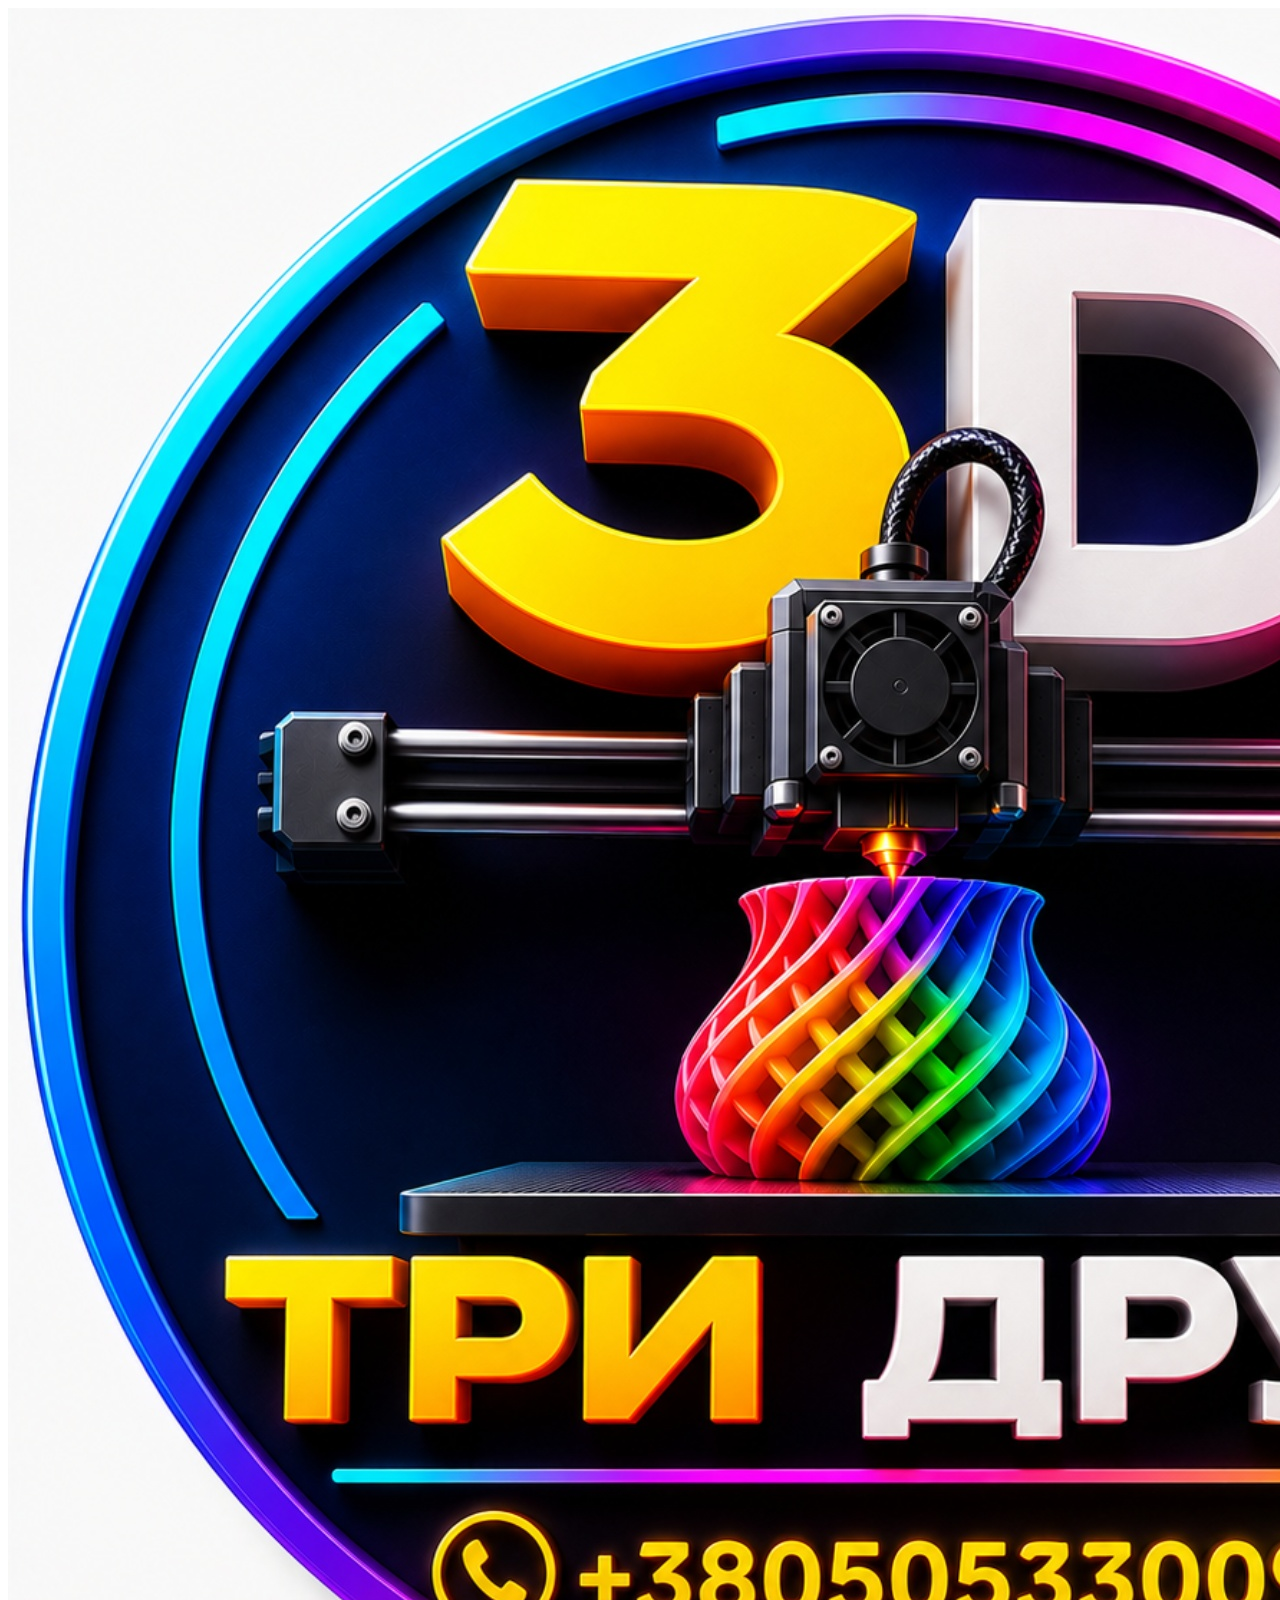
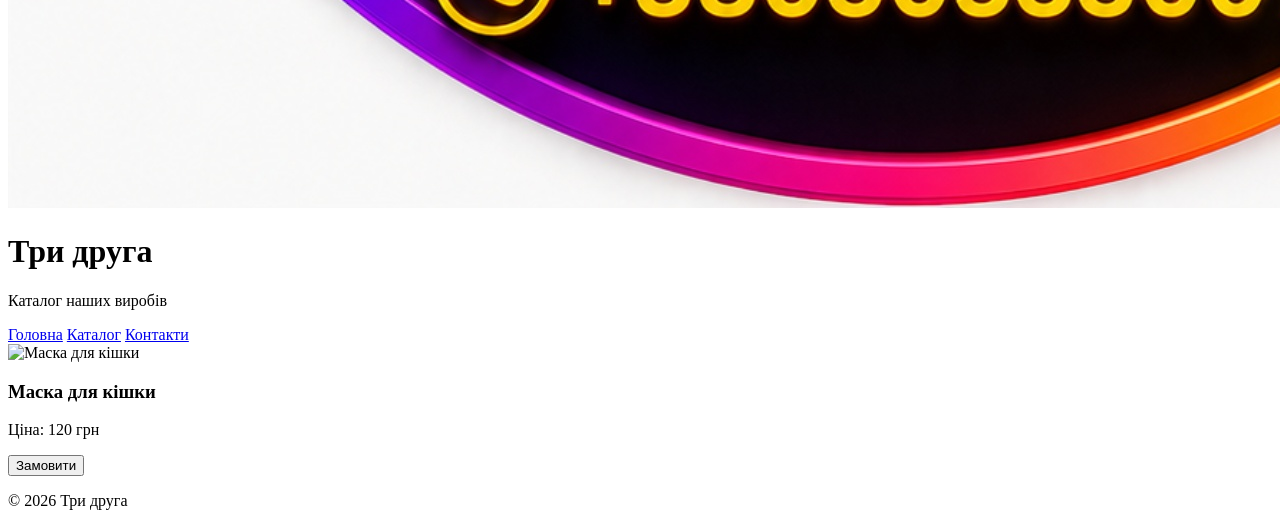
==== catalog.html @ 5b0e9a2e "update code" ====
<!DOCTYPE html>
<html lang="uk">
<head>
  <meta charset="UTF-8">
  <title>Три друга - Каталог</title>
  <link rel="stylesheet" href="style.css">
</head>
<body>

  <header>
    <img src="images/emblema.jpg" alt="Емблема Три друга" class="site-logo">
    <h1>Три друга</h1>
    <p>Каталог наших виробів</p>
  </header>

  <nav>
    <a href="index.html">Головна</a>
    <a href="catalog.html" class="active">Каталог</a>
    <a href="#">Контакти</a>
  </nav>

  <section class="products">
    <div class="card">
      <img src="images/bmw.jpg" alt="Маска для кішки">
      <h3>Маска для кішки</h3>
      <p>Ціна: 120 грн</p>
      <button>Замовити</button>
    </div>
  </section>

  <footer>
    <p>&copy; 2026 Три друга</p>
  </footer>

</body>
</html>
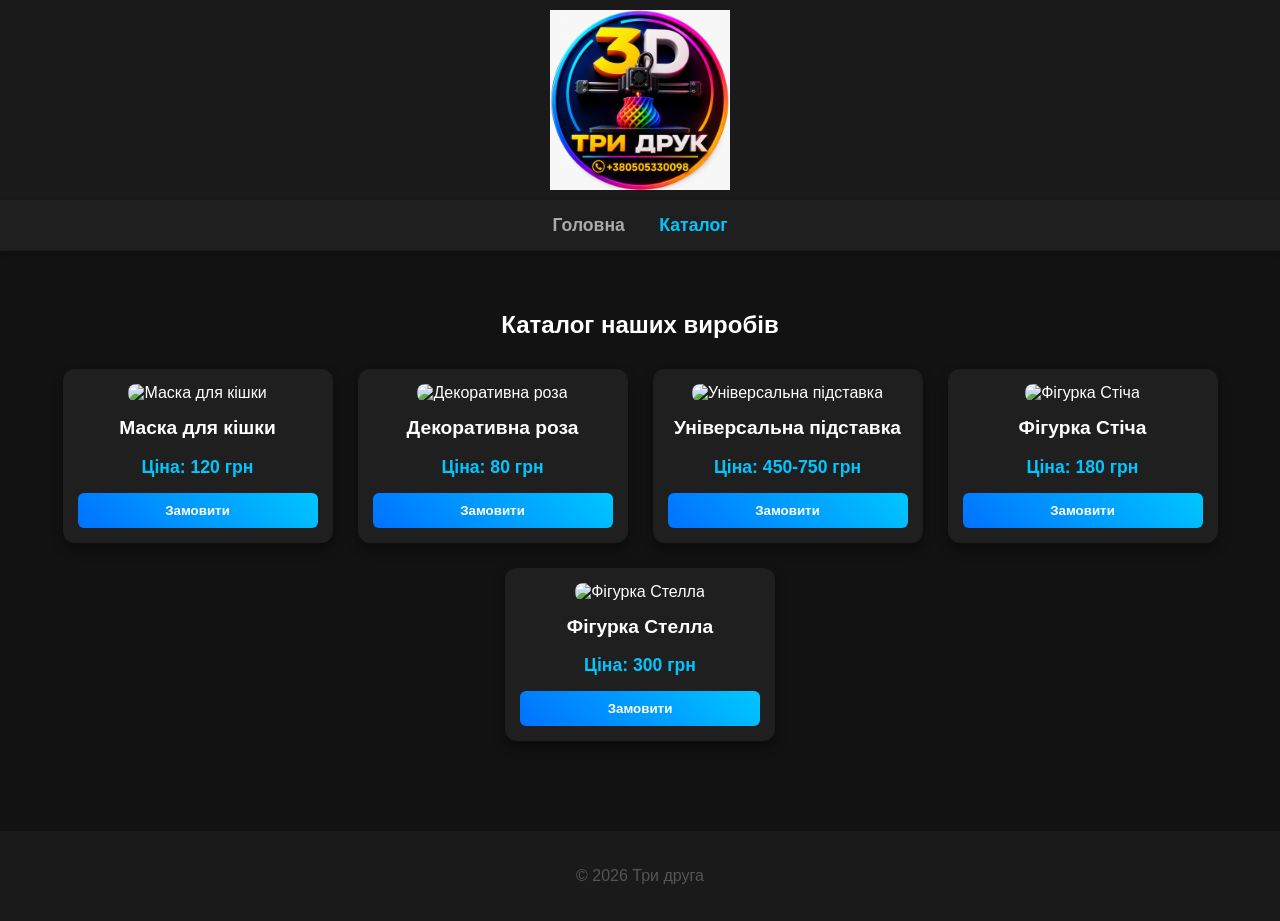
==== commit beb3d0bd: "baner on top" ====
--- a/catalog.html
+++ b/catalog.html
@@ -1,36 +1,66 @@
 <!DOCTYPE html>
 <html lang="uk">
 <head>
-  <meta charset="UTF-8">
-  <title>Три друга - Каталог</title>
-  <link rel="stylesheet" href="style.css">
+    <meta charset="UTF-8">
+    <meta name="viewport" content="width=device-width, initial-scale=1.0">
+    <title>Три друга - Каталог</title>
+    <link rel="stylesheet" href="style.css">
 </head>
 <body>
 
-  <header>
-    <img src="images/emblema.jpg" alt="Емблема Три друга" class="site-logo">
-    <h1>Три друга</h1>
-    <p>Каталог наших виробів</p>
-  </header>
+    <header>
+        <img src="images/emblema.jpg" alt="Логотип Три друга" class="site-banner">
+    </header>
 
-  <nav>
-    <a href="index.html">Головна</a>
-    <a href="catalog.html" class="active">Каталог</a>
-    <a href="#">Контакти</a>
-  </nav>
+    <nav>
+        <a href="index.html">Головна</a>
+        <a href="catalog.html" class="active">Каталог</a>
+    </nav>
 
-  <section class="products">
-    <div class="card">
-      <img src="images/bmw.jpg" alt="Маска для кішки">
-      <h3>Маска для кішки</h3>
-      <p>Ціна: 120 грн</p>
-      <button>Замовити</button>
-    </div>
-  </section>
+    <main>
+        <h2 style="margin-bottom: 30px; text-align: center;">Каталог наших виробів</h2>
+        
+        <section class="products">
+            <div class="card">
+                <img src="images/bmw.jpg" alt="Маска для кішки">
+                <h3>Маска для кішки</h3>
+                <p class="price">Ціна: 120 грн</p>
+                <button>Замовити</button>
+            </div>
 
-  <footer>
-    <p>&copy; 2026 Три друга</p>
-  </footer>
+            <div class="card">
+                <img src="images/roza.jpg" alt="Декоративна роза">
+                <h3>Декоративна роза</h3>
+                <p class="price">Ціна: 80 грн</p>
+                <button>Замовити</button>
+            </div>
+
+            <div class="card">
+                <img src="images/pidstavka.jpg" alt="Універсальна підставка">
+                <h3>Універсальна підставка</h3>
+                <p class="price">Ціна: 450-750 грн</p>
+                <button>Замовити</button>
+            </div>
+
+            <div class="card">
+                <img src="images/stitch.jpg" alt="Фігурка Стіча">
+                <h3>Фігурка Стіча</h3>
+                <p class="price">Ціна: 180 грн</p>
+                <button>Замовити</button>
+            </div>
+
+            <div class="card">
+                <img src="images/stella.jpg" alt="Фігурка Стелла">
+                <h3>Фігурка Стелла</h3>
+                <p class="price">Ціна: 300 грн</p>
+                <button>Замовити</button>
+            </div>
+        </section>
+    </main>
+
+    <footer>
+        <p>&copy; 2026 Три друга</p>
+    </footer>
 
 </body>
 </html>
--- a/style.css
+++ b/style.css
@@ -0,0 +1,115 @@
+body {
+    font-family: 'Segoe UI', Arial, sans-serif;
+    margin: 0;
+    padding: 0;
+    background-color: #121212;
+    color: #ffffff;
+}
+
+/* Шапка сайту - тримає банер */
+header {
+    background-color: #1a1a1a;
+    padding: 10px 0;
+    width: 100%;
+    display: flex;
+    justify-content: center;
+    align-items: center;
+    box-shadow: 0 4px 10px rgba(0,0,0,0.5);
+}
+
+/* Компактний банер по центру */
+.site-banner {
+    height: 180px !important;
+    width: auto !important;
+    max-width: 95% !important;
+    object-fit: contain !important;
+    display: block !important;
+    margin: 0 auto !important;
+}
+
+/* Навігація під банером */
+nav {
+    background-color: #1f1f1f;
+    padding: 15px;
+    text-align: center;
+    box-shadow: 0 2px 5px rgba(0,0,0,0.3);
+}
+
+nav a {
+    color: #aaaaaa;
+    text-decoration: none;
+    margin: 0 15px;
+    font-weight: bold;
+    font-size: 1.1rem;
+    transition: color 0.3s;
+}
+
+nav a:hover, nav a.active {
+    color: #00c6ff;
+}
+
+main {
+    max-width: 1200px;
+    margin: 0 auto;
+    padding: 40px 20px;
+}
+
+/* Сітка з картками */
+.products {
+    display: flex;
+    flex-wrap: wrap;
+    justify-content: center;
+    gap: 25px;
+}
+
+.card {
+    background-color: #1f1f1f;
+    border-radius: 12px;
+    width: 240px;
+    padding: 15px;
+    box-shadow: 0 6px 12px rgba(0,0,0,0.4);
+    text-align: center;
+    transition: transform 0.3s;
+}
+
+.card:hover {
+    transform: translateY(-5px);
+}
+
+.card img {
+    width: 100%;
+    height: 180px;
+    object-fit: cover;
+    border-radius: 8px;
+}
+
+.card h3 {
+    margin: 15px 0 10px 0;
+    font-size: 1.2rem;
+}
+
+.card .price {
+    color: #00c6ff;
+    font-weight: bold;
+    font-size: 1.1rem;
+    margin-bottom: 15px;
+}
+
+.card button {
+    background: linear-gradient(45deg, #0072ff, #00c6ff);
+    color: white;
+    border: none;
+    padding: 10px;
+    border-radius: 6px;
+    font-weight: bold;
+    cursor: pointer;
+    width: 100%;
+}
+
+footer {
+    background-color: #1a1a1a;
+    padding: 20px 0;
+    text-align: center;
+    margin-top: 50px;
+    color: #555555;
+}
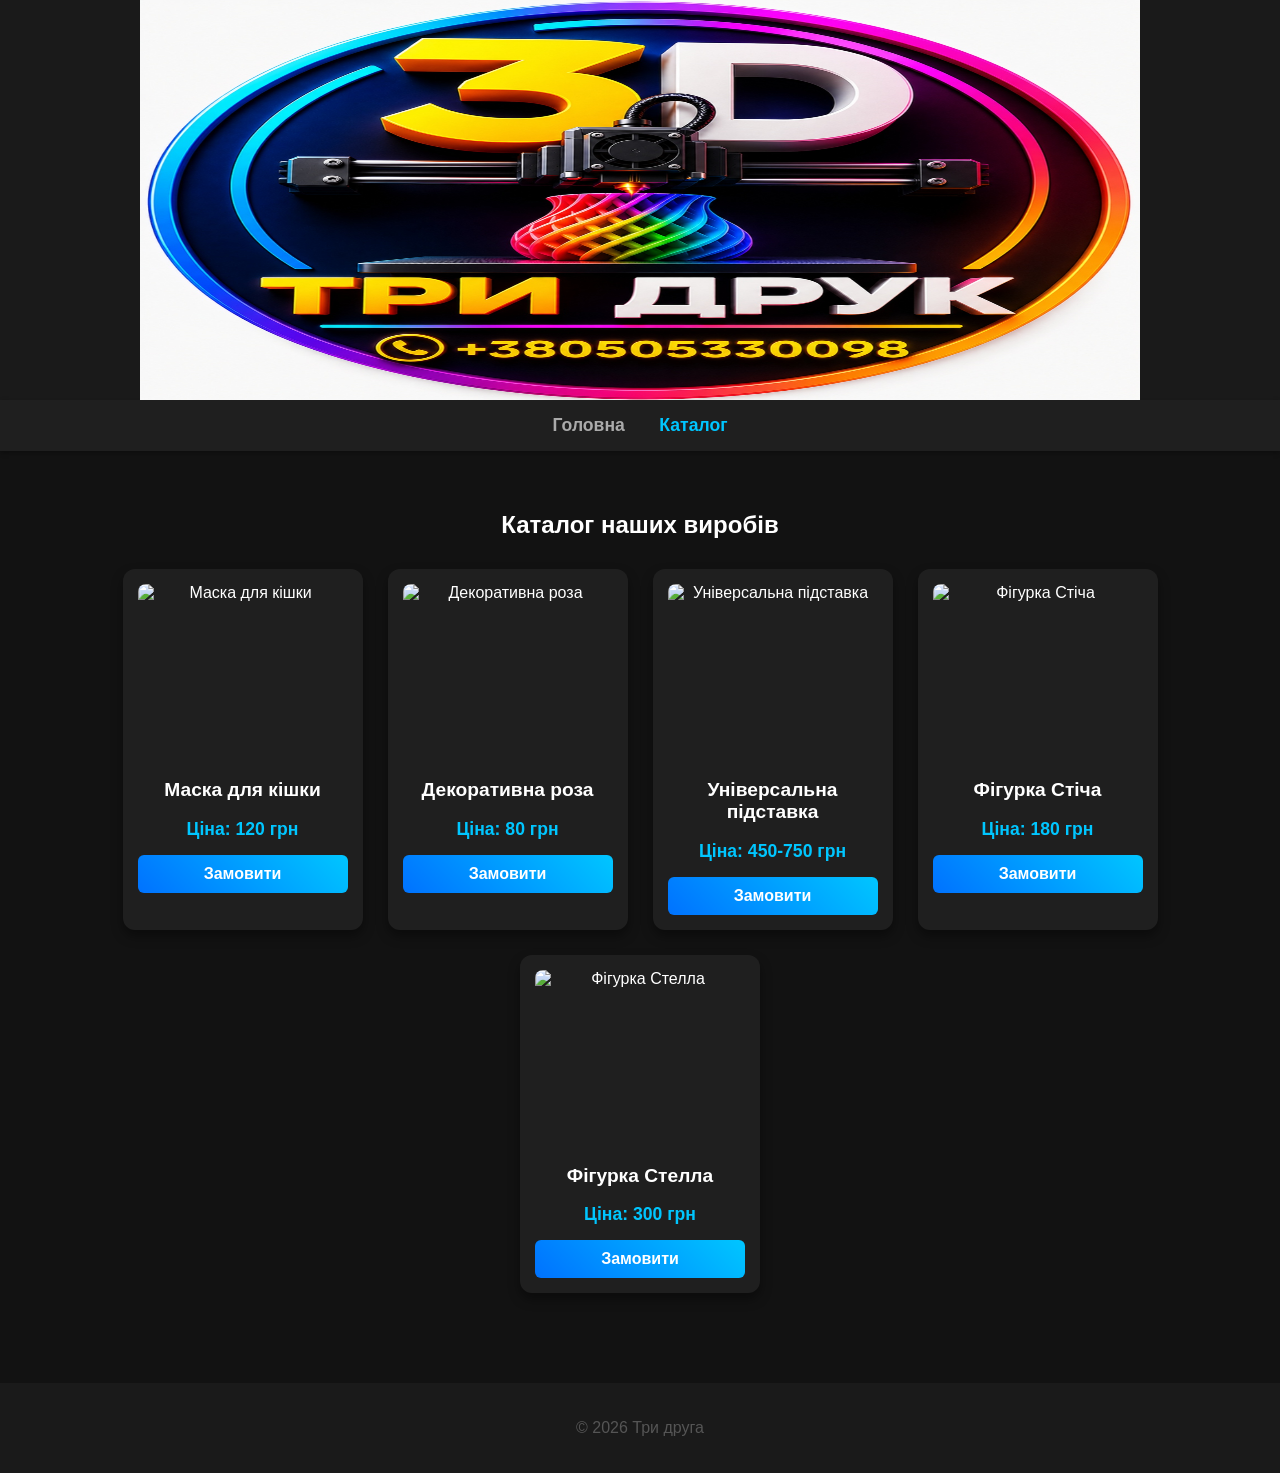
==== commit 7ac91a04: "final mode" ====
--- a/catalog.html
+++ b/catalog.html
@@ -25,35 +25,35 @@
                 <img src="images/bmw.jpg" alt="Маска для кішки">
                 <h3>Маска для кішки</h3>
                 <p class="price">Ціна: 120 грн</p>
-                <button>Замовити</button>
+                <a href="https://wa.me/380505330098?text=Привіт!%20Хочу%20замовити%20Маску%20для%20кішки" target="_blank" class="order-btn">Замовити</a>
             </div>
 
             <div class="card">
-                <img src="images/roza.jpg" alt="Декоративна роза">
+                <img src="images/rose.jpg" alt="Декоративна роза">
                 <h3>Декоративна роза</h3>
                 <p class="price">Ціна: 80 грн</p>
-                <button>Замовити</button>
+                <a href="https://wa.me/380505330098?text=Привіт!%20Хочу%20замовити%20Декоративну%20розу" target="_blank" class="order-btn">Замовити</a>
             </div>
 
             <div class="card">
                 <img src="images/pidstavka.jpg" alt="Універсальна підставка">
                 <h3>Універсальна підставка</h3>
                 <p class="price">Ціна: 450-750 грн</p>
-                <button>Замовити</button>
+                <a href="https://wa.me/380505330098?text=Привіт!%20Хочу%20замовити%20Універсальну%20підставку" target="_blank" class="order-btn">Замовити</a>
             </div>
 
             <div class="card">
-                <img src="images/stitch.jpg" alt="Фігурка Стіча">
+                <img src="images/Steath.jpg" alt="Фігурка Стіча">
                 <h3>Фігурка Стіча</h3>
                 <p class="price">Ціна: 180 грн</p>
-                <button>Замовити</button>
+                <a href="https://wa.me/380505330098?text=Привіт!%20Хочу%20замовити%20Фігурку%20Стіча" target="_blank" class="order-btn">Замовити</a>
             </div>
 
             <div class="card">
                 <img src="images/stella.jpg" alt="Фігурка Стелла">
                 <h3>Фігурка Стелла</h3>
                 <p class="price">Ціна: 300 грн</p>
-                <button>Замовити</button>
+                <a href="https://wa.me/380505330098?text=Привіт!%20Хочу%20замовити%20Фігурку%20Стелла" target="_blank" class="order-btn">Замовити</a>
             </div>
         </section>
     </main>
--- a/style.css
+++ b/style.css
@@ -6,10 +6,11 @@
     color: #ffffff;
 }
 
-/* Шапка сайту - тримає банер */
+/* Шапка сайту */
 header {
     background-color: #1a1a1a;
-    padding: 10px 0;
+    padding: 0 !important;
+    margin: 0 !important;
     width: 100%;
     display: flex;
     justify-content: center;
@@ -17,17 +18,17 @@
     box-shadow: 0 4px 10px rgba(0,0,0,0.5);
 }
 
-/* Компактний банер по центру */
+/* Банер: тепер він має чітку невелику висоту, акуратний і не гігантський */
 .site-banner {
-    height: 180px !important;
-    width: auto !important;
-    max-width: 95% !important;
-    object-fit: contain !important;
+    width: 100% !important;
+    max-width: 1000px !important;     /* Оптимальна ширина під твою область */
+    height: 400px !important;        /* Обмежуємо висоту, щоб картинка не була занадто великою */
+    object-fit: fill !important;     /* Рівномірно заповнює цей блок без обрізань */
     display: block !important;
     margin: 0 auto !important;
 }
 
-/* Навігація під банером */
+/* Меню навігації під банером */
 nav {
     background-color: #1f1f1f;
     padding: 15px;
@@ -54,14 +55,16 @@
     padding: 40px 20px;
 }
 
-/* Сітка з картками */
+/* Сітка для карток товарів */
 .products {
     display: flex;
     flex-wrap: wrap;
     justify-content: center;
     gap: 25px;
+    margin-top: 20px;
 }
 
+/* Картка товару */
 .card {
     background-color: #1f1f1f;
     border-radius: 12px;
@@ -70,17 +73,20 @@
     box-shadow: 0 6px 12px rgba(0,0,0,0.4);
     text-align: center;
     transition: transform 0.3s;
+    box-sizing: border-box;
 }
 
 .card:hover {
     transform: translateY(-5px);
 }
 
+/* Зображення товарів */
 .card img {
     width: 100%;
     height: 180px;
     object-fit: cover;
     border-radius: 8px;
+    display: block;
 }
 
 .card h3 {
@@ -95,15 +101,24 @@
     margin-bottom: 15px;
 }
 
-.card button {
+/* Робочі кнопки замовлення */
+.order-btn {
+    display: block;
     background: linear-gradient(45deg, #0072ff, #00c6ff);
-    color: white;
-    border: none;
+    color: white !important;
+    text-decoration: none !important;
     padding: 10px;
     border-radius: 6px;
     font-weight: bold;
-    cursor: pointer;
     width: 100%;
+    box-sizing: border-box;
+    text-align: center;
+    transition: transform 0.2s, background 0.3s;
+}
+
+.order-btn:hover {
+    transform: scale(1.03);
+    background: linear-gradient(45deg, #00c6ff, #0072ff);
 }
 
 footer {
